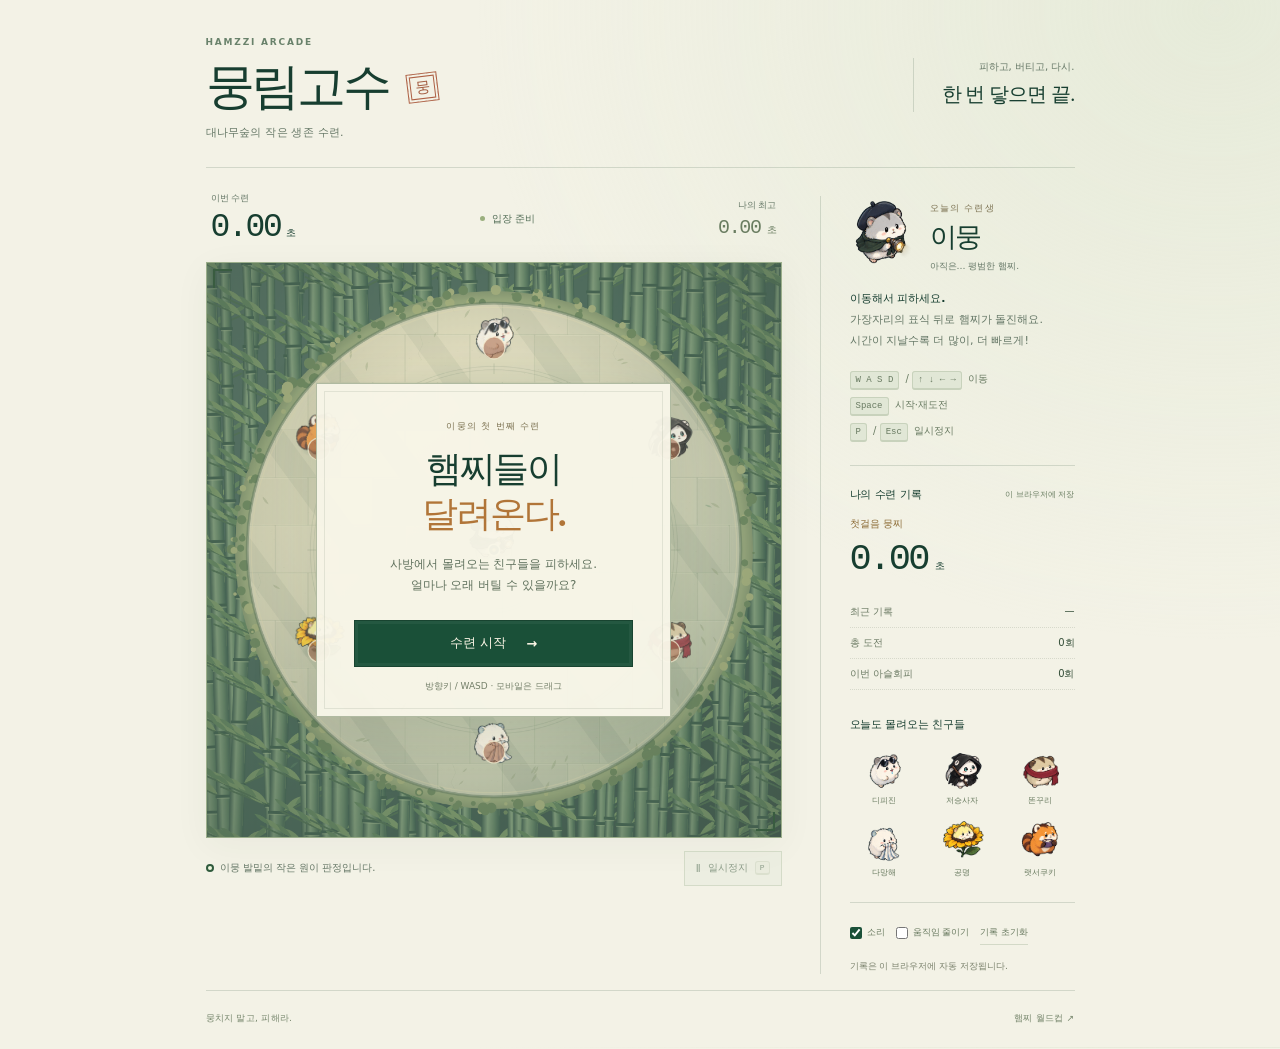
==== moonglim/index.html @ 3f13bb6a "Add Moonglim Gosu one-hit hamster dodge game" ====
<!doctype html>
<html lang="ko">
<head>
  <meta charset="utf-8">
  <meta name="viewport" content="width=device-width,initial-scale=1,viewport-fit=cover">
  <meta name="theme-color" content="#173e30">
  <meta name="description" content="햄찌들이 사방에서 달려온다! 이뭉을 움직여 한 번도 닿지 않고 버티는 뭉림고수. PC와 모바일에서 플레이하세요.">
  <meta http-equiv="Content-Security-Policy" content="default-src 'self'; img-src 'self' data:; script-src 'self'; style-src 'self' 'unsafe-inline'; connect-src 'self'; object-src 'none'; base-uri 'self'">
  <title>뭉림고수 · 햄찌들이 달려온다</title>
  <link rel="icon" href="data:image/svg+xml,%3Csvg xmlns='http://www.w3.org/2000/svg' viewBox='0 0 48 48'%3E%3Ctext y='40' font-size='40'%3E🐹%3C/text%3E%3C/svg%3E">
  <link rel="stylesheet" href="style.css?v=1">
  <script src="engine.js?v=1" defer></script>
  <script src="renderer.js?v=1" defer></script>
  <script src="audio.js?v=1" defer></script>
  <script src="game.js?v=1" defer></script>
</head>
<body>
  <div class="page">
    <header class="page-header"><div class="brand"><a class="arcade" href="../">HAMZZI ARCADE</a><h1>뭉림고수<span class="seal" aria-hidden="true">뭉</span></h1><p>대나무숲의 작은 생존 수련.</p></div><div class="header-note"><span>피하고, 버티고, 다시.</span><strong>한 번 닿으면 끝.</strong></div></header>
    <main class="layout">
      <section class="play-column" aria-label="뭉림고수 게임">
        <div class="scoreboard"><div class="time"><span id="time-label">이번 수련</span><strong><span id="clock">0.00</span><small>초</small></strong></div><div class="phase"><i aria-hidden="true"></i><span id="phase">입장 준비</span></div><div class="best"><span>나의 최고</span><strong><span id="best-top">0.00</span><small>초</small></strong></div></div>
        <div class="arena-shell" id="arena-shell">
          <canvas id="arena" tabindex="0" aria-label="대나무 수련장. 방향키 또는 WASD로 이뭉을 이동하세요. 햄찌에게 한 번 닿으면 끝납니다. Escape 또는 P로 일시정지할 수 있습니다."></canvas>
          <div id="overlay" class="overlay"><section id="overlay-card" class="overlay-card" aria-labelledby="overlay-title"><p class="kicker">이뭉의 첫 번째 수련</p><h2 id="overlay-title">햄찌들이<br><em>달려온다.</em></h2><p class="overlay-copy">사방에서 몰려오는 친구들을 피하세요.<br>얼마나 오래 버틸 수 있을까요?</p><button id="start" class="primary" disabled>수련장 준비 중…</button><p class="overlay-hint">방향키 / WASD · 모바일은 드래그</p></section></div>
          <div class="arena-corner top-left" aria-hidden="true"></div><div class="arena-corner bottom-right" aria-hidden="true"></div>
        </div>
        <div class="play-toolbar"><p><span class="player-mark" aria-hidden="true"></span> 이뭉 발밑의 작은 원이 판정입니다.</p><button id="pause" class="small-btn" disabled><span>Ⅱ</span> 일시정지 <kbd>P</kbd></button></div>
        <div class="touch-panel" aria-label="터치 조작"><div class="dpad" aria-label="방향 버튼"><button data-dir="up" class="up" aria-label="위로 이동">▲</button><button data-dir="left" class="left" aria-label="왼쪽으로 이동">◀</button><span aria-hidden="true">✥</span><button data-dir="right" class="right" aria-label="오른쪽으로 이동">▶</button><button data-dir="down" class="down" aria-label="아래로 이동">▼</button></div><div class="touch-tip"><strong>화면 위를 드래그해도 이동해요.</strong><span>누르고 있는 동안 이뭉이 따라갑니다.</span><button id="quick-retry" class="small-btn" hidden>다시 도전 <span>↻</span></button></div></div>
      </section>
      <aside class="sidebar">
        <section class="intro-note"><div class="intro-head"><span class="portrait" aria-hidden="true"></span><div><span class="kicker">오늘의 수련생</span><h2>이뭉</h2><p>아직은… 평범한 햄찌.</p></div></div><p class="rule"><strong>이동해서 피하세요.</strong><br>가장자리의 표식 뒤로 햄찌가 돌진해요.<br>시간이 지날수록 더 많이, 더 빠르게!</p><div class="key-guide"><span><kbd>W A S D</kbd> / <kbd>↑ ↓ ← →</kbd> 이동</span><span><kbd>Space</kbd> 시작·재도전</span><span><kbd>P</kbd> / <kbd>Esc</kbd> 일시정지</span></div></section>
        <section class="record-note" aria-labelledby="record-title"><div class="section-label"><h2 id="record-title">나의 수련 기록</h2><span>이 브라우저에 저장</span></div><div class="record-best"><span id="rank-name">새싹 뭉찌</span><strong><span id="best-record">0.00</span><small>초</small></strong></div><div class="record-row"><span>최근 기록</span><strong id="last-record">—</strong></div><div class="record-row"><span>총 도전</span><strong><span id="attempts">0</span>회</strong></div><div class="record-row"><span>이번 아슬회피</span><strong id="near-count">0회</strong></div></section>
        <section class="runners-note" aria-labelledby="runners-title"><div class="section-label"><h2 id="runners-title">오늘도 몰려오는 친구들</h2></div><div class="runners" id="runners"></div></section>
        <div class="settings"><label><input id="sound" type="checkbox" checked> 소리</label><label><input id="motion" type="checkbox"> 움직임 줄이기</label><button id="reset-record" class="text-btn">기록 초기화</button></div><p id="notice" class="notice" role="status">기록은 이 브라우저에 자동 저장됩니다.</p>
      </aside>
    </main>
    <footer><span>뭉치지 말고, 피해라.</span><a href="../">햄찌 월드컵 ↗</a></footer>
  </div>
  <dialog id="confirm" aria-labelledby="confirm-title"><h2 id="confirm-title">수련 기록을 지울까요?</h2><p>최고 기록과 최근 기록, 도전 횟수가 초기화됩니다.<br>이 작업은 되돌릴 수 없습니다.</p><p id="reset-error" role="alert" hidden></p><div><button id="cancel-reset" class="small-btn">취소</button><button id="confirm-reset" class="primary">기록 초기화</button></div></dialog>
  <div id="live" class="sr-only" role="status" aria-live="polite"></div>
  <noscript><p class="noscript">뭉림고수를 실행하려면 JavaScript를 켜 주세요.</p></noscript>
</body>
</html>
---- moonglim/style.css ----
@charset "UTF-8";
:root{color-scheme:light;--ink:#173e30;--muted:#657766;--paper:#f3f2e6;--line:#254d3429;--green:#1a5038;--gold:#c89544;--red:#b3533b;font-family:system-ui,-apple-system,"Malgun Gothic",sans-serif;font-synthesis:none}*{box-sizing:border-box}body{margin:0;background:var(--paper);color:var(--ink);background-image:radial-gradient(ellipse at 95% 1%,#dce5cf8c,transparent 43%)}button,input,a{font:inherit;touch-action:manipulation}button{cursor:pointer;color:inherit}button:disabled{opacity:.55;cursor:default}button,a,input,canvas{-webkit-tap-highlight-color:transparent}button:focus-visible,a:focus-visible,input:focus-visible,canvas:focus-visible{outline:3px solid #bd7536;outline-offset:4px}a{color:inherit;text-decoration:none}[hidden]{display:none!important}button{border:0}h1,h2,p{margin:0}kbd{font:10px ui-monospace,monospace;background:#e1e7d6;border:1px solid #c8d2bc;border-bottom-width:2px;padding:3px 5px;border-radius:3px;white-space:nowrap}.page{max-width:1210px;margin:auto;padding:30px 38px 16px}.page-header{display:flex;justify-content:space-between;align-items:center;gap:25px;padding-bottom:27px;border-bottom:1px solid var(--line);margin-bottom:23px}.arcade{font-size:9px;letter-spacing:.2em;font-weight:700;color:#69826b;display:inline-block;padding:4px 0;margin-bottom:9px}.brand h1{font-family:Batang,"Times New Roman",serif;font-size:49px;font-weight:800;line-height:1.1;letter-spacing:-.065em;display:flex;align-items:center;gap:18px}.seal{font-family:Batang,serif;font-weight:400;font-size:15px;letter-spacing:0;border:1px solid #ad6044;box-shadow:inset 0 0 0 2px var(--paper),inset 0 0 0 3px #ad6044;padding:5px 7px;color:#a35c40;transform:rotate(-7deg)}.brand p{font-size:11px;color:var(--muted);margin-top:11px;letter-spacing:.02em}.header-note{text-align:right;border-left:1px solid var(--line);padding-left:28px;line-height:1.8}.header-note span{display:block;font-size:10px;color:var(--muted)}.header-note strong{font-family:Batang,serif;font-size:20px;font-weight:500;letter-spacing:-.035em}.layout{display:grid;grid-template-columns:minmax(0,1fr) 255px;gap:38px;align-items:start}.play-column{min-width:0}.scoreboard{display:flex;justify-content:space-between;align-items:center;gap:15px;padding:0 5px 15px;min-height:71px}.time>span,.best>span{font-size:9px;color:var(--muted);display:block;margin-bottom:4px}.time strong,.best strong{font:500 33px ui-monospace,"Consolas",monospace;letter-spacing:-.07em;white-space:nowrap}.time small,.best small{font:10px system-ui,sans-serif;letter-spacing:0;margin-left:6px}.best{text-align:right}.best strong{font-size:20px;color:#6a7d61}.phase{font-size:10px;display:flex;align-items:center;gap:7px;color:#526d56}.phase i{width:5px;height:5px;border-radius:50%;background:#9aaf7e}.arena-shell{position:relative;width:100%;aspect-ratio:1;background:#d7dfc9;border:1px solid #9bae8b;box-shadow:0 8px 35px #2d4a2f0c;overflow:hidden}.arena-shell canvas{display:block;width:100%;height:100%;touch-action:none;cursor:crosshair;outline-offset:-5px}.arena-corner{position:absolute;width:19px;height:19px;border-color:#395c40;border-style:solid;pointer-events:none}.top-left{top:6px;left:6px;border-width:2px 0 0 2px}.bottom-right{bottom:6px;right:6px;border-width:0 2px 2px 0}.overlay{position:absolute;inset:0;display:grid;place-items:center;padding:20px;background:#dfe5d03b;pointer-events:none}.overlay-card{pointer-events:auto;background:#f8f6e9f5;border:1px solid #6c825e80;box-shadow:0 14px 60px #183d2b26;text-align:center;padding:35px 37px 23px;width:min(355px,93%);position:relative}.overlay-card::before{content:"";position:absolute;inset:7px;border:1px solid #38583d1c;pointer-events:none}.kicker{font-size:9px;font-weight:600;letter-spacing:.13em;color:#7b7150;line-height:1.7}.overlay h2{font-family:Batang,serif;font-size:36px;letter-spacing:-.06em;line-height:1.26;margin:13px 0 16px}.overlay h2 em{font-style:normal;color:#b17538}.overlay-copy{font-size:12px;line-height:1.8;color:#61725e;margin-bottom:23px}.primary{display:flex;align-items:center;justify-content:center;gap:20px;background:var(--green);color:#fff8e8;min-height:47px;padding:12px 24px;font-size:13px;font-weight:600;border:1px solid #184430;box-shadow:inset 0 0 0 3px #ffffff0b;position:relative}.primary:hover{background:#286246}.overlay .primary{width:100%}.overlay-hint{font-size:9px;color:#75806a;margin-top:13px}.overlay .result-score{font:500 66px ui-monospace,monospace;color:var(--green);letter-spacing:-.08em;line-height:1.1;margin:7px 0 12px}.result-score small{font:12px system-ui,sans-serif;letter-spacing:0;margin-left:7px}.result-rank{display:inline-block;color:#98632f;background:#d6bd8129;font-size:10px;padding:5px 11px;border:1px solid #c9b07870;margin:0 0 13px}.result-best{font-size:10px;color:#63755e;margin:0 0 20px}.result-best strong{color:#a26433}.overlay-card.result{padding-top:25px}.overlay-card.result h2{font-size:24px;margin:8px 0}.overlay-card.result .overlay-copy{font-size:11px;margin-bottom:12px}.play-toolbar{display:flex;justify-content:space-between;align-items:center;gap:10px;padding:13px 0;font-size:10px;color:var(--muted)}.play-toolbar p{display:flex;align-items:center;gap:6px}.player-mark{display:inline-block;background:#eff8df;border:2px solid #305b3d;width:8px;height:8px;border-radius:50%}.small-btn{min-height:35px;padding:7px 11px;background:#e7ebdd;border:1px solid #bccab0;font-size:10px;display:inline-flex;align-items:center;justify-content:center;gap:7px;color:#3c5b41;white-space:nowrap}.small-btn:hover{background:#dbe4d0}.small-btn kbd{font-size:8px;padding:1px 4px}.sidebar{border-left:1px solid var(--line);padding-left:29px;margin-top:5px}.intro-head{display:flex;gap:14px;align-items:center;margin:0 0 16px}.portrait{display:block;flex-shrink:0;width:66px;height:75px;background-image:url('../halloween/assets/npc-atlas.png');background-repeat:no-repeat;background-size:400% 200%;background-position:66.666667% 100%}.intro-head h2{font-family:Batang,serif;font-size:27px;margin-top:3px;letter-spacing:-.06em}.intro-head p{font-size:9px;color:var(--muted);margin-top:5px}.rule{font-size:11px;color:var(--muted);line-height:1.9}.rule strong{font-weight:600;color:var(--ink)}.key-guide{display:flex;flex-direction:column;gap:10px;color:#687a61;font-size:10px;margin:19px 0 26px}.key-guide span{line-height:1.6}.key-guide kbd{font-size:9px;margin-right:3px}.record-note{border-top:1px solid var(--line);padding-top:21px}.section-label{display:flex;align-items:center;justify-content:space-between;gap:5px;margin-bottom:15px}.section-label h2{font-size:11px;font-weight:600;letter-spacing:-.02em}.section-label>span{font-size:8px;color:#697d61}.record-best{margin-bottom:17px}.record-best>span{display:block;font-size:10px;color:#8c6b35;margin-bottom:7px}.record-best strong{font:500 37px ui-monospace,monospace;letter-spacing:-.07em}.record-best small{font:10px system-ui,sans-serif;letter-spacing:0;margin-left:7px}.record-row{display:flex;justify-content:space-between;gap:10px;padding:8px 0;font-size:10px;color:#6b7a63;border-bottom:1px dotted #354e3026}.record-row strong{color:#344e38;font-weight:500;font-variant-numeric:tabular-nums}.runners-note{padding-top:22px;margin-top:5px}.runners{display:grid;grid-template-columns:repeat(3,1fr);gap:13px 9px}.runner{text-align:center}.runner .sprite{width:43px;height:43px;background-image:url('../halloween/assets/npc-atlas.png');background-repeat:no-repeat;background-size:400% 200%;margin:0 auto 5px;display:block}.runner>span:last-child{font-size:8px;display:block;color:#697b60}.settings{display:flex;gap:11px;flex-wrap:wrap;align-items:center;border-top:1px solid var(--line);margin-top:24px;padding-top:16px;font-size:9px;color:#697a60}.settings label{display:flex;align-items:center;gap:5px;cursor:pointer;min-height:28px}.settings input{accent-color:var(--green);margin:0;width:12px;height:12px}.text-btn{background:transparent;color:#697a60;font-size:9px;border-bottom:1px solid #9eaf9260;padding:5px 0}.notice{font-size:9px;color:#7a816c;line-height:1.8;margin-top:11px}.notice.error{color:#9a4a34}.touch-panel{display:none}footer{display:flex;justify-content:space-between;align-items:center;gap:10px;border-top:1px solid var(--line);padding:15px 0 0;margin-top:16px;color:#76866c;font-size:9px;letter-spacing:.03em}footer a{padding:6px 0}dialog{border:1px solid #90a37d;background:var(--paper);color:var(--ink);max-width:calc(100vw - 32px);width:390px;padding:29px;box-shadow:0 15px 70px #1238213b}dialog::backdrop{background:#0f2d21a9;backdrop-filter:blur(3px)}dialog h2{font-family:Batang,serif;font-size:22px;margin-bottom:16px}dialog p{font-size:12px;color:var(--muted);line-height:1.8}dialog>div{display:flex;gap:10px;margin-top:24px}dialog>div>*{flex:1;min-height:43px}.sr-only{position:absolute;width:1px;height:1px;clip-path:inset(50%);overflow:hidden;white-space:nowrap}.noscript{position:fixed;bottom:0;left:0;right:0;background:var(--green);color:white;text-align:center;padding:20px;z-index:100}
.page{max-width:min(1210px,calc(100svh + 45px))}.play-column{width:100%;max-width:min(100%,calc(100svh - 310px));justify-self:center}.overlay.result-screen{position:fixed;inset:0;z-index:30;background:#143726b8;backdrop-filter:blur(4px);pointer-events:auto;overflow:auto}.result-screen .overlay-card{max-height:calc(100dvh - 40px);overflow:auto}.result-home{display:block;margin:13px auto 0;font-size:10px;min-height:26px}.pause-restart{display:block;margin:14px auto 0;min-height:26px}
@media(min-width:1350px){.page{padding-top:35px}.layout{grid-template-columns:minmax(0,1fr) 265px;gap:48px}.sidebar{padding-left:32px}.page-header{margin-bottom:28px}}
@media(max-width:1000px){.page{padding:23px 25px 16px}.layout{grid-template-columns:minmax(0,1fr) 220px;gap:25px}.sidebar{padding-left:20px}.section-label{flex-wrap:wrap}.section-label>span{font-size:8px}.overlay-card{padding:27px 28px 20px}.overlay h2{font-size:32px}.runner .sprite{width:39px;height:39px}.rule{font-size:10px}.key-guide{font-size:9px}.play-toolbar p{font-size:9px}.time strong{font-size:29px}}
@media(max-width:760px){.page{padding:20px 20px 13px;max-width:600px}.page-header{padding-bottom:20px;margin-bottom:17px;align-items:flex-end}.brand h1{font-size:39px;gap:12px}.arcade{font-size:8px;margin-bottom:8px}.seal{font-size:12px;padding:4px 6px}.brand p{font-size:10px;margin-top:8px}.header-note{padding-left:15px;max-width:140px}.header-note span{font-size:8px}.header-note strong{font-size:14px}.layout{grid-template-columns:1fr;gap:24px}.scoreboard{padding:0 3px 12px;min-height:61px}.time strong{font-size:29px}.best strong{font-size:20px}.phase{font-size:9px}.time>span,.best>span{font-size:8px}.sidebar{border-left:0;padding:0;display:grid;grid-template-columns:1fr 1fr;gap:23px}.intro-note{display:none}.record-note{padding:18px 0 0;border-top:1px solid var(--line);grid-column:1}.runners-note{border-top:1px solid var(--line);padding:18px 0 0;margin:0;grid-column:2}.runners{gap:9px 5px}.runner .sprite{width:40px;height:40px}.runner>span:last-child{font-size:8px}.section-label{margin-bottom:13px}.section-label h2{font-size:10px}.section-label>span{display:none}.record-best strong{font-size:31px}.record-row{font-size:9px;padding:6px 0}.settings{grid-column:1/-1;margin:0;padding-top:12px;gap:20px;font-size:10px}.settings input{width:14px;height:14px}.settings label{min-height:32px}.text-btn{font-size:10px}.notice{grid-column:1/-1;margin:-15px 0 0;font-size:9px}.overlay-card{width:min(300px,93%);padding:23px 25px 19px}.overlay h2{font-size:32px;margin:11px 0 13px}.overlay-copy{font-size:11px;margin-bottom:18px}.overlay-hint{font-size:8px;margin-top:11px}.primary{min-height:44px;font-size:12px;padding:10px 18px}.overlay .result-score{font-size:52px}.overlay-card.result h2{font-size:22px}.overlay-card.result .overlay-copy{font-size:10px}.play-toolbar{padding:11px 0;gap:9px}.play-toolbar p{font-size:8px;line-height:1.6}.small-btn{min-height:35px;font-size:9px;padding:7px 9px}.play-toolbar kbd{display:none}.touch-panel{display:flex;justify-content:space-between;align-items:center;gap:20px;border-bottom:1px solid var(--line);padding:8px 8px 18px}.dpad{display:grid;grid-template-columns:39px 39px 39px;grid-template-rows:37px 37px 37px;gap:2px;touch-action:none}.dpad button{background:#dfe7d3;border:1px solid #9db18b;border-radius:4px;font-size:14px;color:#3c6447;touch-action:none;user-select:none;-webkit-user-select:none}.dpad .up{grid-area:1/2}.dpad .left{grid-area:2/1}.dpad .right{grid-area:2/3}.dpad .down{grid-area:3/2}.dpad>span{grid-area:2/2;display:grid;place-items:center;color:#94a982}.dpad button.active{background:#94b182;color:#143f2b;border-color:#406e47}.touch-tip{font-size:9px;color:var(--muted);line-height:1.8;max-width:180px}.touch-tip strong{display:block;font-weight:500;color:#385c3c}.touch-tip span{font-size:8px;display:block}.touch-tip .small-btn{display:flex;margin-top:10px}.overlay-card.result{padding-top:20px}footer{margin-top:20px}}
@media(max-width:390px){.page{padding:16px 13px 12px}.page-header{gap:10px;margin-bottom:14px;padding-bottom:16px}.brand h1{font-size:35px}.header-note{padding-left:11px}.header-note strong{font-size:13px}.header-note span{font-size:7px}.brand p{font-size:9px}.overlay{padding:13px}.overlay-card{padding:18px 22px 15px;width:min(275px,94%)}.overlay h2{font-size:28px;margin:8px 0 11px}.overlay-copy{font-size:10px;margin-bottom:14px}.overlay .result-score{font-size:45px}.result-best{margin-bottom:12px;font-size:9px}.result-rank{padding:4px 8px;margin-bottom:8px}.overlay-hint{font-size:7px;margin-top:9px}.kicker{font-size:8px}.scoreboard{gap:8px}.phase{font-size:8px}.time strong{font-size:26px}.best strong{font-size:18px}.time small,.best small{font-size:9px;margin-left:4px}.touch-panel{padding:8px 2px 14px;gap:12px}.touch-tip{max-width:155px;font-size:8px}.touch-tip span{font-size:7px}.sidebar{gap:18px}.settings{gap:16px}.runner .sprite{width:36px;height:36px}.play-toolbar p{max-width:185px}.play-toolbar .small-btn{font-size:8px}}
@media(any-pointer:coarse) and (min-width:761px){.touch-panel{display:flex;justify-content:space-between;align-items:center;gap:20px;border-bottom:1px solid var(--line);padding:10px 15px 17px}.dpad{display:grid;grid-template-columns:44px 44px 44px;grid-template-rows:42px 42px 42px;gap:2px;touch-action:none}.dpad button{background:#dfe7d3;border:1px solid #9db18b;border-radius:4px;font-size:16px;touch-action:none;user-select:none;-webkit-user-select:none}.dpad .up{grid-area:1/2}.dpad .left{grid-area:2/1}.dpad .right{grid-area:2/3}.dpad .down{grid-area:3/2}.dpad>span{grid-area:2/2;display:grid;place-items:center;color:#94a982}.dpad button.active{background:#94b182;border-color:#406e47}.touch-tip{font-size:11px;color:var(--muted);line-height:1.8}.touch-tip strong{display:block;font-weight:500}.touch-tip span{display:block;font-size:10px}.touch-tip .small-btn{display:flex;margin-top:10px}}
@media(max-height:600px) and (min-width:761px){.page{max-width:930px;padding-top:15px}.page-header{padding-bottom:14px;margin-bottom:12px}.brand h1{font-size:32px}.brand p{display:none}.arcade{margin-bottom:6px}.layout{grid-template-columns:minmax(0,1fr) 240px;gap:28px}.play-column{max-width:440px}.sidebar{padding-left:23px}.intro-note .rule,.key-guide{display:none}.intro-head{margin-bottom:10px}.record-note{padding-top:12px}.runners-note{padding-top:16px}.runners{gap:7px}.record-best{margin-bottom:6px}.record-row{padding:5px 0}.settings{margin-top:16px}.scoreboard{min-height:55px;padding-bottom:10px}.time strong{font-size:25px}.arena-shell{max-width:390px}.play-toolbar{max-width:390px}}
@media(max-width:760px){.play-column{max-width:none}.page{max-width:600px}.focus-play .page-header{display:none}.focus-play .page{padding-top:12px}}
@media(max-height:600px) and (min-width:761px){.play-column{max-width:min(440px,calc(100svh - 195px))}.arena-shell{max-width:none}}
@media(max-height:600px){.overlay:not(.result-screen){position:fixed;inset:0;z-index:20;padding:12px;background:#dbe3cdbd;backdrop-filter:blur(3px);overflow:auto}.overlay:not(.result-screen) .overlay-card{width:min(355px,calc(100vw - 28px));max-height:calc(100dvh - 24px);overflow:auto;padding:22px 27px 18px}}
@media(max-height:600px) and (min-width:761px){.focus-play .page{max-width:none;padding:8px 12px}.focus-play .page-header,.focus-play .sidebar,.focus-play footer{display:none}.focus-play .layout{display:block}.focus-play .play-column{max-width:calc(100svh - 105px);margin:0 auto}.focus-play .scoreboard{min-height:44px;padding:0 0 8px}.focus-play .arena-shell{width:100%;max-width:none}.focus-play .play-toolbar{padding:7px 0;max-width:none}.focus-play .touch-panel{position:fixed;left:20px;right:20px;bottom:24px;padding:0;border:0;z-index:5;pointer-events:none}.focus-play .dpad,.focus-play .touch-tip button{pointer-events:auto}.focus-play .touch-tip{max-width:155px}.focus-play .touch-tip strong{font-size:9px}.focus-play .touch-tip span{font-size:8px}}
@media(prefers-reduced-motion:reduce){*{scroll-behavior:auto!important;transition:none!important}}
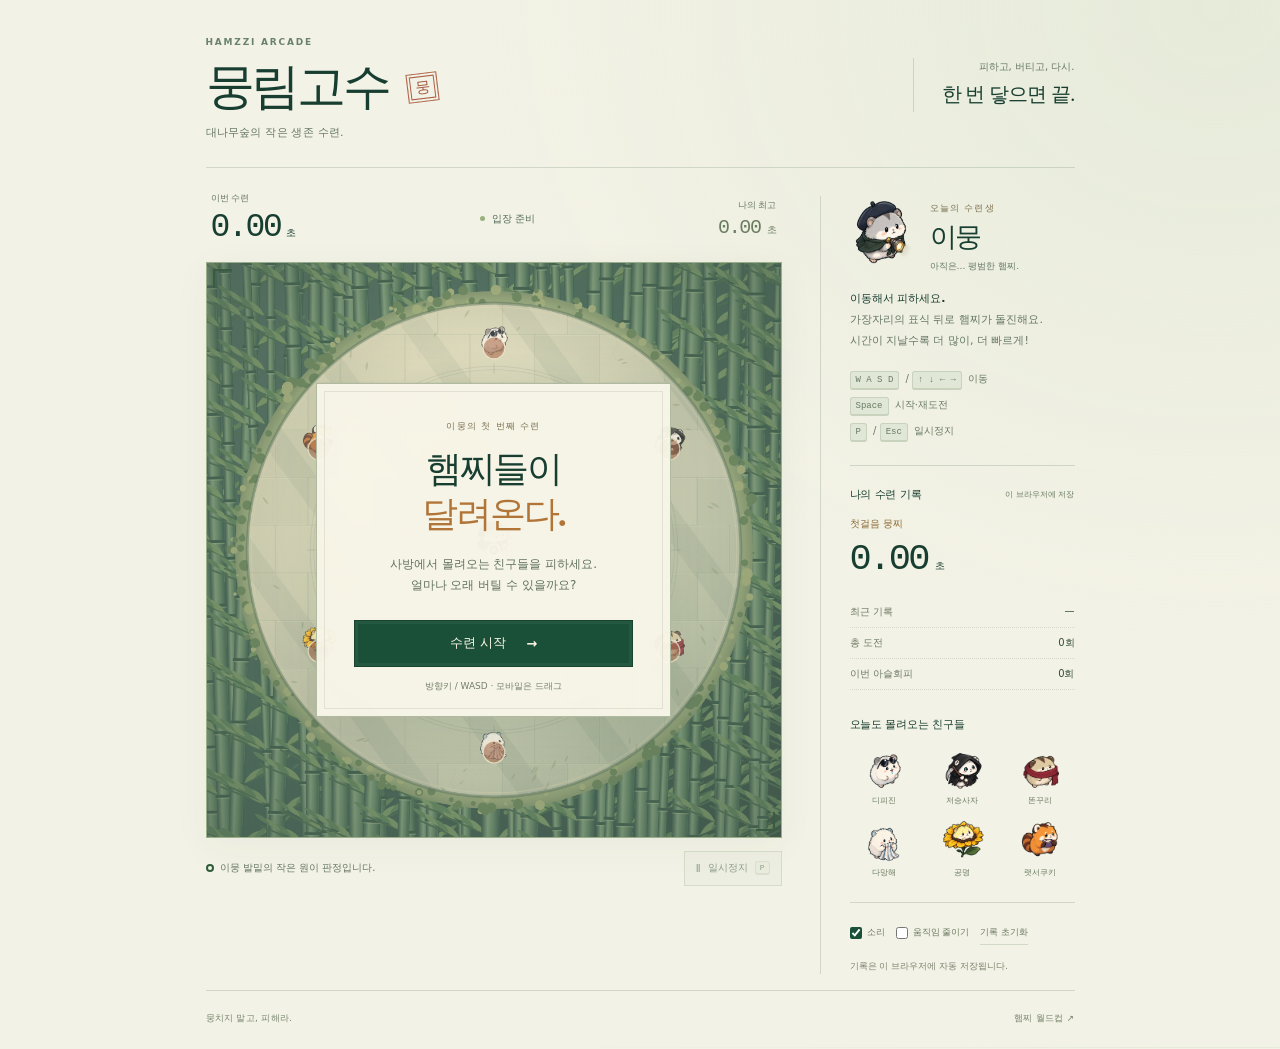
==== commit fde55671: "Improve Moonglim controls and escalate hamster rush difficulty" ====
--- a/moonglim/index.html
+++ b/moonglim/index.html
@@ -8,11 +8,11 @@
   <meta http-equiv="Content-Security-Policy" content="default-src 'self'; img-src 'self' data:; script-src 'self'; style-src 'self' 'unsafe-inline'; connect-src 'self'; object-src 'none'; base-uri 'self'">
   <title>뭉림고수 · 햄찌들이 달려온다</title>
   <link rel="icon" href="data:image/svg+xml,%3Csvg xmlns='http://www.w3.org/2000/svg' viewBox='0 0 48 48'%3E%3Ctext y='40' font-size='40'%3E🐹%3C/text%3E%3C/svg%3E">
-  <link rel="stylesheet" href="style.css?v=1">
-  <script src="engine.js?v=1" defer></script>
-  <script src="renderer.js?v=1" defer></script>
-  <script src="audio.js?v=1" defer></script>
-  <script src="game.js?v=1" defer></script>
+  <link rel="stylesheet" href="style.css?v=2">
+  <script src="engine.js?v=2" defer></script>
+  <script src="renderer.js?v=2" defer></script>
+  <script src="audio.js?v=2" defer></script>
+  <script src="game.js?v=2" defer></script>
 </head>
 <body>
   <div class="page">
